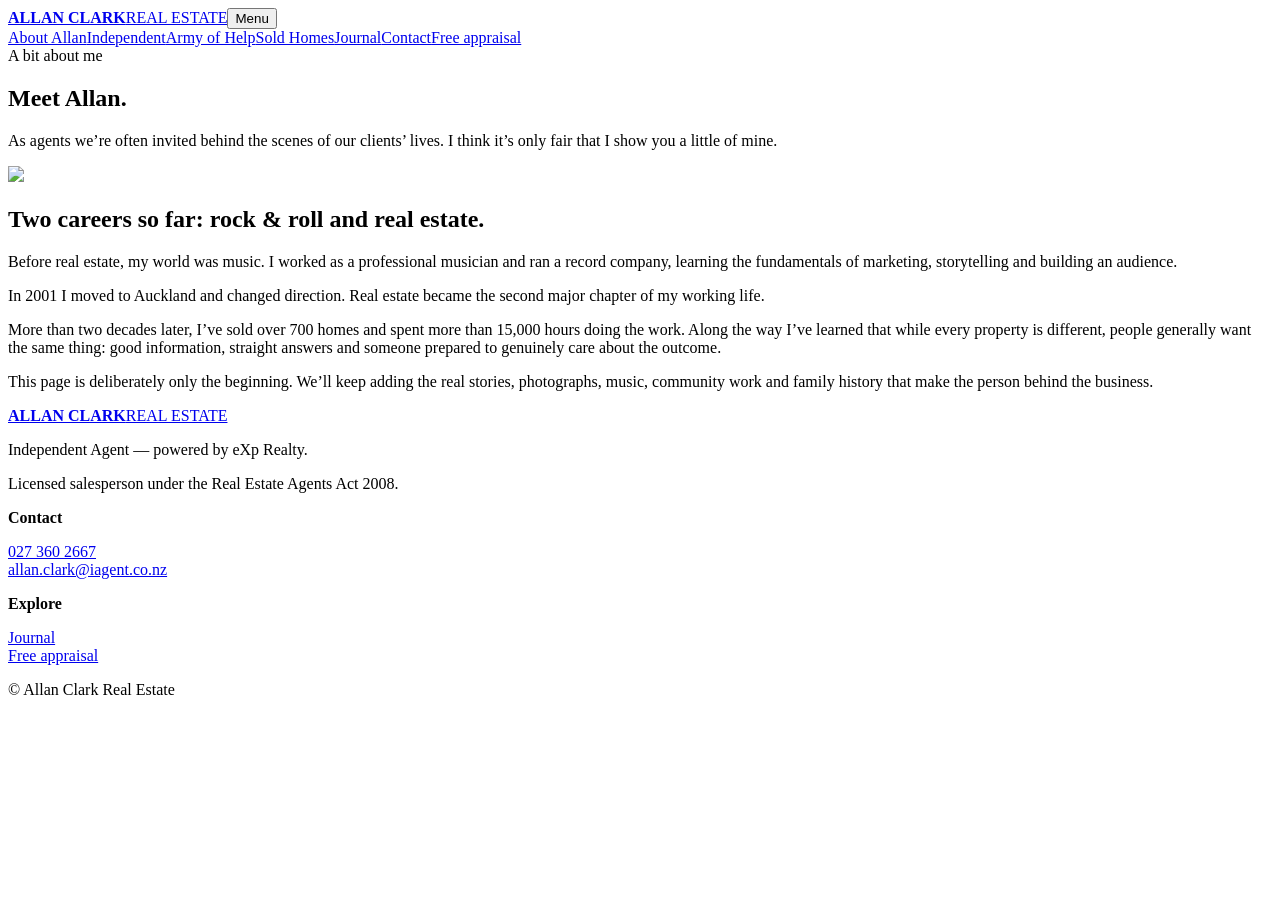
==== about.html @ c71488d5 "Add files via upload" ====
<!doctype html><html lang="en-NZ"><head><meta charset="utf-8"><meta name="viewport" content="width=device-width,initial-scale=1"><title>About Allan | Allan Clark Real Estate</title><meta name="description" content="Meet Allan Clark."><link rel="stylesheet" href="assets/site.css"></head><body><header class="site-header"><div class="nav-wrap"><a class="brand" href="index.html"><strong>ALLAN CLARK</strong><span>REAL ESTATE</span></a><button class="menu">Menu</button><nav class="nav"><a href="about.html">About Allan</a><a href="independent.html">Independent</a><a href="army.html">Army of Help</a><a href="sold.html">Sold Homes</a><a href="journal.html">Journal</a><a href="contact.html">Contact</a><a class="nav-cta" href="contact.html">Free appraisal</a></nav></div></header><main><section class="page-hero"><div class="section narrow"><div class="kicker">A bit about me</div><h1>Meet Allan.</h1><p>As agents we’re often invited behind the scenes of our clients’ lives. I think it’s only fair that I show you a little of mine.</p></div></section><section class="section two"><div class="image-frame"><img src="assets/allan-portrait.jpg"></div><div class="prose"><h2>Two careers so far: rock & roll and real estate.</h2><p>Before real estate, my world was music. I worked as a professional musician and ran a record company, learning the fundamentals of marketing, storytelling and building an audience.</p><p>In 2001 I moved to Auckland and changed direction. Real estate became the second major chapter of my working life.</p><p>More than two decades later, I’ve sold over 700 homes and spent more than 15,000 hours doing the work. Along the way I’ve learned that while every property is different, people generally want the same thing: good information, straight answers and someone prepared to genuinely care about the outcome.</p><p>This page is deliberately only the beginning. We’ll keep adding the real stories, photographs, music, community work and family history that make the person behind the business.</p></div></section></main><footer><div class="footer-grid"><div><a class="brand" href="index.html"><strong>ALLAN CLARK</strong><span>REAL ESTATE</span></a><p class="small">Independent Agent — powered by eXp Realty.</p><p class="small">Licensed salesperson under the Real Estate Agents Act 2008.</p></div><div><strong>Contact</strong><p><a href="tel:0273602667">027 360 2667</a><br><a href="mailto:allan.clark@iagent.co.nz">allan.clark@iagent.co.nz</a></p></div><div><strong>Explore</strong><p><a href="journal.html">Journal</a><br><a href="contact.html">Free appraisal</a></p><p class="small">© <span data-year></span> Allan Clark Real Estate</p></div></div></footer><script src="assets/site.js"></script></body></html>
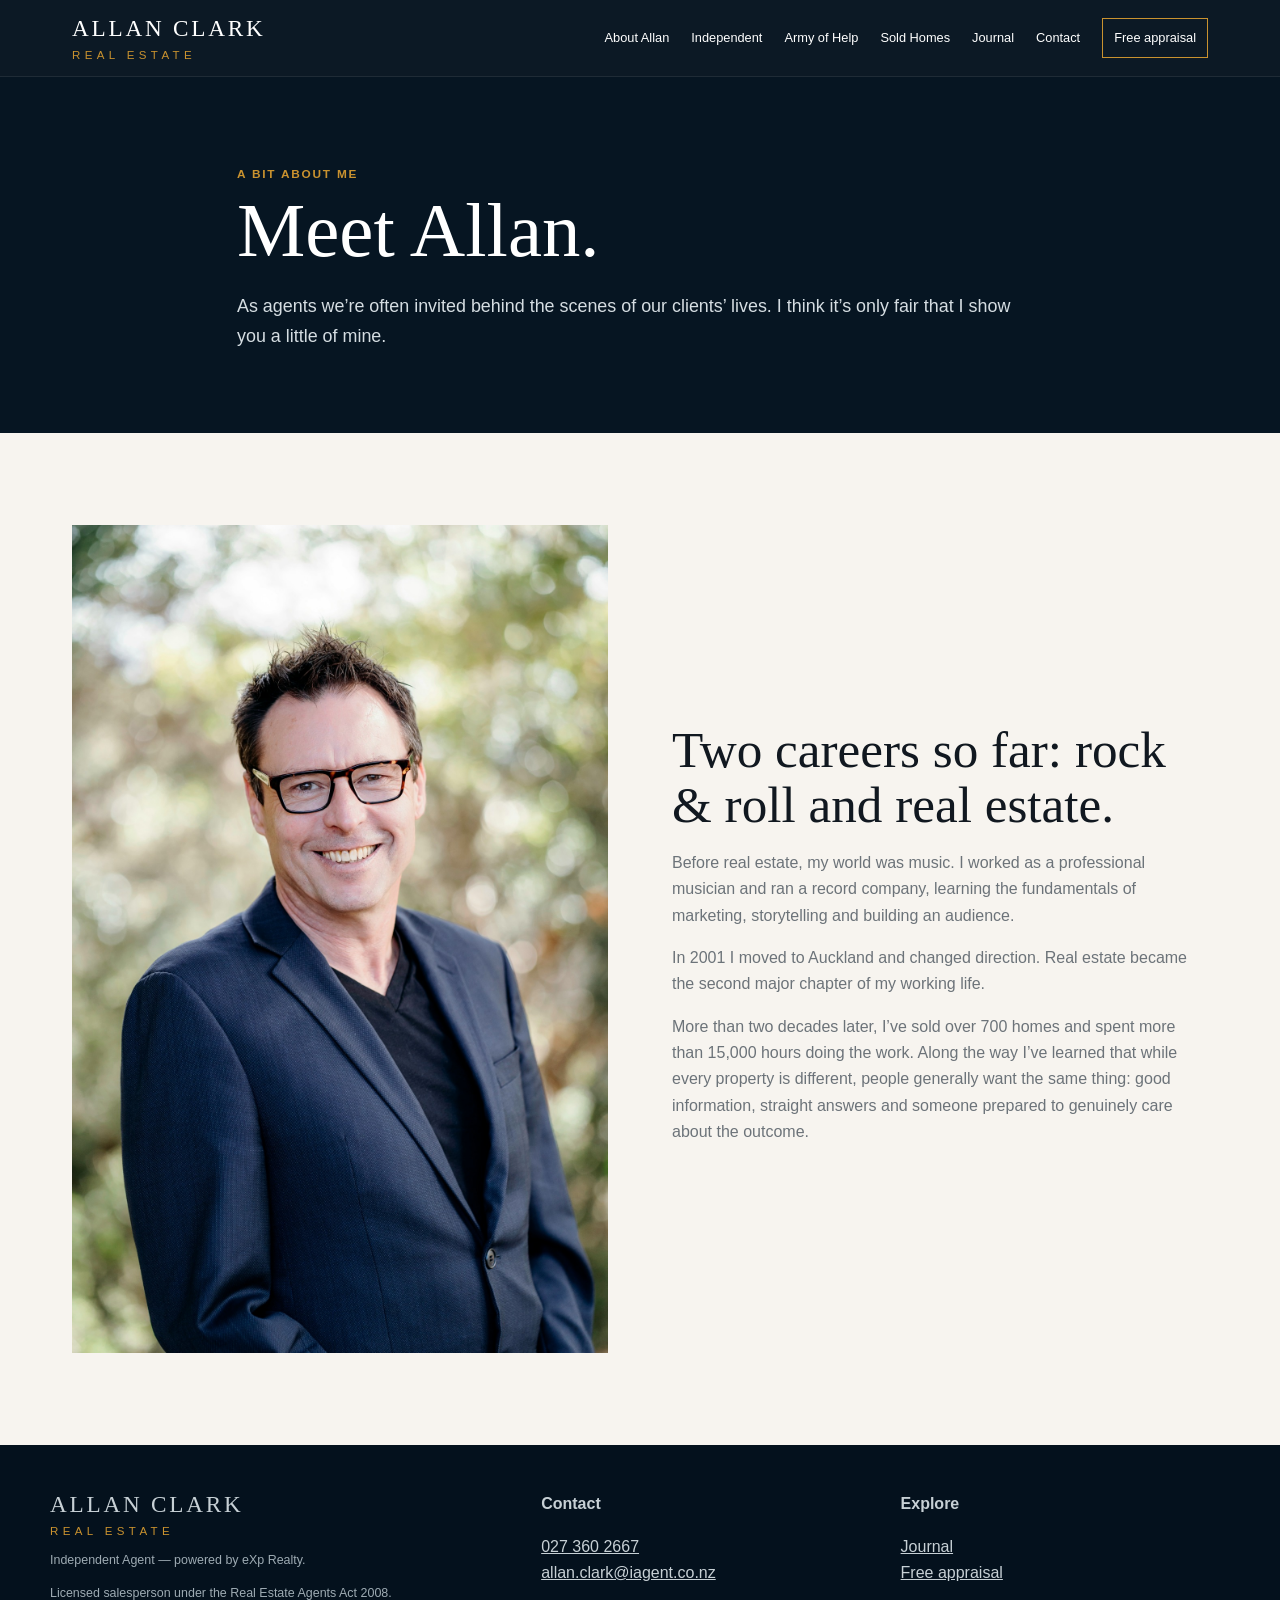
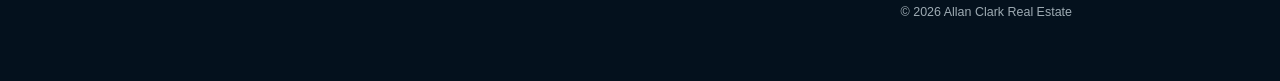
==== commit d7454607: "Remove final placeholder paragraph from About Allan page" ====
--- a/about.html
+++ b/about.html
@@ -1 +1 @@
-<!doctype html><html lang="en-NZ"><head><meta charset="utf-8"><meta name="viewport" content="width=device-width,initial-scale=1"><title>About Allan | Allan Clark Real Estate</title><meta name="description" content="Meet Allan Clark."><link rel="stylesheet" href="assets/site.css"></head><body><header class="site-header"><div class="nav-wrap"><a class="brand" href="index.html"><strong>ALLAN CLARK</strong><span>REAL ESTATE</span></a><button class="menu">Menu</button><nav class="nav"><a href="about.html">About Allan</a><a href="independent.html">Independent</a><a href="army.html">Army of Help</a><a href="sold.html">Sold Homes</a><a href="journal.html">Journal</a><a href="contact.html">Contact</a><a class="nav-cta" href="contact.html">Free appraisal</a></nav></div></header><main><section class="page-hero"><div class="section narrow"><div class="kicker">A bit about me</div><h1>Meet Allan.</h1><p>As agents we’re often invited behind the scenes of our clients’ lives. I think it’s only fair that I show you a little of mine.</p></div></section><section class="section two"><div class="image-frame"><img src="assets/allan-portrait.jpg"></div><div class="prose"><h2>Two careers so far: rock & roll and real estate.</h2><p>Before real estate, my world was music. I worked as a professional musician and ran a record company, learning the fundamentals of marketing, storytelling and building an audience.</p><p>In 2001 I moved to Auckland and changed direction. Real estate became the second major chapter of my working life.</p><p>More than two decades later, I’ve sold over 700 homes and spent more than 15,000 hours doing the work. Along the way I’ve learned that while every property is different, people generally want the same thing: good information, straight answers and someone prepared to genuinely care about the outcome.</p><p>This page is deliberately only the beginning. We’ll keep adding the real stories, photographs, music, community work and family history that make the person behind the business.</p></div></section></main><footer><div class="footer-grid"><div><a class="brand" href="index.html"><strong>ALLAN CLARK</strong><span>REAL ESTATE</span></a><p class="small">Independent Agent — powered by eXp Realty.</p><p class="small">Licensed salesperson under the Real Estate Agents Act 2008.</p></div><div><strong>Contact</strong><p><a href="tel:0273602667">027 360 2667</a><br><a href="mailto:allan.clark@iagent.co.nz">allan.clark@iagent.co.nz</a></p></div><div><strong>Explore</strong><p><a href="journal.html">Journal</a><br><a href="contact.html">Free appraisal</a></p><p class="small">© <span data-year></span> Allan Clark Real Estate</p></div></div></footer><script src="assets/site.js"></script></body></html>+<!doctype html><html lang="en-NZ"><head><meta charset="utf-8"><meta name="viewport" content="width=device-width,initial-scale=1"><title>About Allan | Allan Clark Real Estate</title><meta name="description" content="Meet Allan Clark."><link rel="stylesheet" href="assets/site.css"></head><body><header class="site-header"><div class="nav-wrap"><a class="brand" href="index.html"><strong>ALLAN CLARK</strong><span>REAL ESTATE</span></a><button class="menu">Menu</button><nav class="nav"><a href="about.html">About Allan</a><a href="independent.html">Independent</a><a href="army.html">Army of Help</a><a href="sold.html">Sold Homes</a><a href="journal.html">Journal</a><a href="contact.html">Contact</a><a class="nav-cta" href="contact.html">Free appraisal</a></nav></div></header><main><section class="page-hero"><div class="section narrow"><div class="kicker">A bit about me</div><h1>Meet Allan.</h1><p>As agents we’re often invited behind the scenes of our clients’ lives. I think it’s only fair that I show you a little of mine.</p></div></section><section class="section two"><div class="image-frame"><img src="assets/allan-portrait.jpg"></div><div class="prose"><h2>Two careers so far: rock & roll and real estate.</h2><p>Before real estate, my world was music. I worked as a professional musician and ran a record company, learning the fundamentals of marketing, storytelling and building an audience.</p><p>In 2001 I moved to Auckland and changed direction. Real estate became the second major chapter of my working life.</p><p>More than two decades later, I’ve sold over 700 homes and spent more than 15,000 hours doing the work. Along the way I’ve learned that while every property is different, people generally want the same thing: good information, straight answers and someone prepared to genuinely care about the outcome.</p></div></section></main><footer><div class="footer-grid"><div><a class="brand" href="index.html"><strong>ALLAN CLARK</strong><span>REAL ESTATE</span></a><p class="small">Independent Agent — powered by eXp Realty.</p><p class="small">Licensed salesperson under the Real Estate Agents Act 2008.</p></div><div><strong>Contact</strong><p><a href="tel:0273602667">027 360 2667</a><br><a href="mailto:allan.clark@iagent.co.nz">allan.clark@iagent.co.nz</a></p></div><div><strong>Explore</strong><p><a href="journal.html">Journal</a><br><a href="contact.html">Free appraisal</a></p><p class="small">© <span data-year></span> Allan Clark Real Estate</p></div></div></footer><script src="assets/site.js"></script></body></html>
--- a/assets/site.css
+++ b/assets/site.css
@@ -0,0 +1,2 @@
+
+:root{--navy:#061522;--gold:#c9922f;--paper:#f7f4ef;--ink:#111820;--muted:#6c7379;--line:#d8d5cf;--max:1180px}*{box-sizing:border-box}html{scroll-behavior:smooth}body{margin:0;font-family:Arial,Helvetica,sans-serif;background:var(--paper);color:var(--ink);line-height:1.65}img{max-width:100%;display:block}a{color:inherit}.site-header{position:sticky;top:0;z-index:20;background:rgba(5,18,30,.97);color:#fff;border-bottom:1px solid rgba(255,255,255,.08)}.nav-wrap{max-width:var(--max);margin:auto;min-height:76px;padding:0 22px;display:flex;justify-content:space-between;align-items:center;gap:20px}.brand{text-decoration:none;display:flex;flex-direction:column;line-height:1}.brand strong{font:500 1.45rem Georgia,serif;letter-spacing:.12em}.brand span{color:var(--gold);font-size:.72rem;letter-spacing:.38em;margin-top:8px}.nav{display:flex;gap:22px;align-items:center;font-size:.8rem}.nav a{text-decoration:none}.nav a:hover{color:var(--gold)}.nav-cta{border:1px solid var(--gold);padding:8px 11px}.menu{display:none;background:none;color:#fff;border:1px solid #64717b;padding:7px 10px}.hero{background:var(--navy);color:#fff}.hero-grid{max-width:var(--max);margin:auto;display:grid;grid-template-columns:.92fr 1.08fr;min-height:620px}.hero-copy{padding:80px 42px 70px 22px;display:flex;flex-direction:column;justify-content:center}.hero-photo{min-height:620px}.hero-photo img{width:100%;height:100%;object-fit:cover;object-position:center 25%}.kicker{color:var(--gold);font-weight:700;letter-spacing:.15em;text-transform:uppercase;font-size:.74rem}h1,h2,h3{font-family:Georgia,'Times New Roman',serif;font-weight:500;line-height:1.08}h1{font-size:clamp(3.5rem,6vw,6rem);margin:.35rem 0 1.2rem}h2{font-size:clamp(2.25rem,4vw,4rem);margin:.3rem 0 1.1rem}h3{font-size:1.5rem}.hero-copy p{font-size:1.13rem;color:#d9e1e6}.btn{display:inline-block;text-decoration:none;padding:13px 18px;background:var(--gold);border:1px solid var(--gold);color:var(--navy);font-weight:700;margin:6px 8px 0 0}.btn.alt{background:transparent;color:#fff;border-color:#9ba6ad}.btn.dark{background:var(--navy);color:#fff;border-color:var(--navy)}.stats{background:#071a2a;color:#fff}.stats-grid{max-width:var(--max);margin:auto;display:grid;grid-template-columns:repeat(3,1fr);padding:30px 22px}.stat{border-right:1px solid rgba(255,255,255,.18);padding:0 30px}.stat:first-child{padding-left:0}.stat:last-child{border:0}.stat b{display:block;color:var(--gold);font:500 2.1rem Georgia,serif}.stat span{font-size:.76rem;letter-spacing:.1em;text-transform:uppercase;color:#c4ced4}.section{max-width:var(--max);margin:auto;padding:92px 22px}.narrow{max-width:850px}.two{display:grid;grid-template-columns:1fr 1fr;gap:64px;align-items:center}.cards{display:grid;grid-template-columns:repeat(3,1fr);gap:20px;margin-top:35px}.card{background:#fff;border:1px solid var(--line);overflow:hidden}.card img{width:100%;height:260px;object-fit:cover}.card-body{padding:24px}.card-body p,.prose p{color:var(--muted)}.band{background:var(--navy);color:#fff}.band p{color:#d6dee3}.image-frame{min-height:420px;background:#ddd;overflow:hidden}.image-frame img{width:100%;height:100%;object-fit:cover}.quote{font:italic 1.5rem Georgia,serif;border-left:3px solid var(--gold);padding-left:22px;line-height:1.45}.page-hero{background:var(--navy);color:#fff}.page-hero .section{padding-top:88px;padding-bottom:64px}.page-hero p{color:#d5dde2;font-size:1.12rem}.gallery{display:grid;grid-template-columns:repeat(3,1fr);gap:14px}.gallery>div{min-height:230px;background:#ddd;display:grid;place-items:center;text-align:center;overflow:hidden;padding:18px}.gallery img{width:100%;height:100%;object-fit:cover}.journal-grid{display:grid;grid-template-columns:repeat(2,1fr);gap:22px}.post{background:#fff;border:1px solid var(--line);padding:30px}.post a{text-decoration:none;font-weight:700}.post a:hover{color:var(--gold)}.contact-grid{display:grid;grid-template-columns:.9fr 1.1fr;gap:48px}.contact-box{background:#fff;border:1px solid var(--line);padding:30px}form{display:grid;grid-template-columns:1fr 1fr;gap:16px}label{font-size:.8rem;font-weight:700}input,textarea{width:100%;padding:12px;border:1px solid #c8c5bf;margin-top:6px;font:inherit}.full{grid-column:1/-1}textarea{min-height:140px}footer{background:#04111d;color:#c7d0d5;padding:46px 22px}.footer-grid{max-width:var(--max);margin:auto;display:grid;grid-template-columns:1.4fr 1fr 1fr;gap:30px}.small{font-size:.78rem;color:#9eabb3}.notice{background:#efeae2;border-left:3px solid var(--gold);padding:15px 18px}.signature{font-family:Georgia,serif;color:var(--gold);font-size:1.15rem}@media(max-width:860px){.nav{display:none;position:absolute;left:0;right:0;top:76px;background:var(--navy);padding:22px;flex-direction:column;align-items:flex-start}.nav.open{display:flex}.menu{display:block}.hero-grid,.two,.contact-grid{grid-template-columns:1fr}.hero-copy{padding:56px 22px 44px}.hero-photo{min-height:470px}.stats-grid,.cards,.gallery,.journal-grid,.footer-grid{grid-template-columns:1fr}.stat{padding:14px 0;border-right:0;border-bottom:1px solid rgba(255,255,255,.15)}.card img{height:300px}}
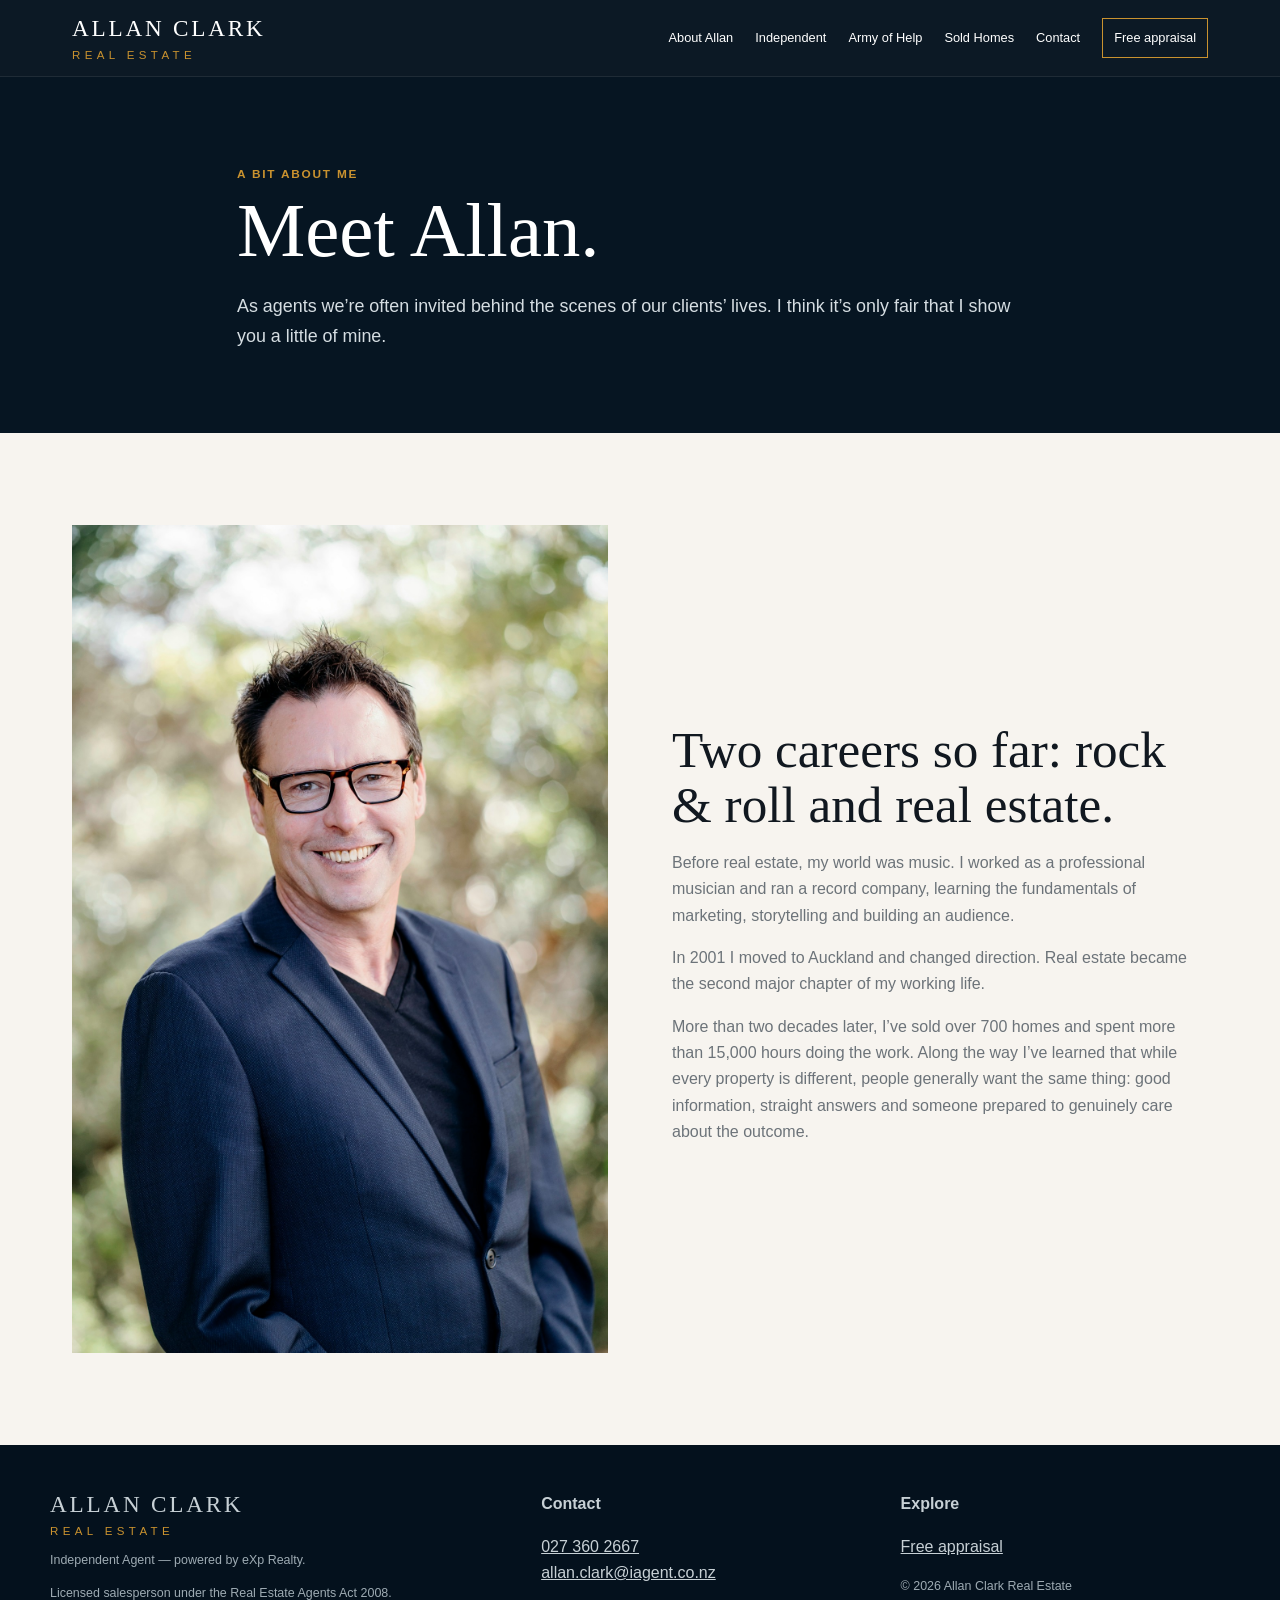
==== commit 9ef04328: "Remove Journal links and homepage Journal section" ====
--- a/about.html
+++ b/about.html
@@ -1 +1 @@
-<!doctype html><html lang="en-NZ"><head><meta charset="utf-8"><meta name="viewport" content="width=device-width,initial-scale=1"><title>About Allan | Allan Clark Real Estate</title><meta name="description" content="Meet Allan Clark."><link rel="stylesheet" href="assets/site.css"></head><body><header class="site-header"><div class="nav-wrap"><a class="brand" href="index.html"><strong>ALLAN CLARK</strong><span>REAL ESTATE</span></a><button class="menu">Menu</button><nav class="nav"><a href="about.html">About Allan</a><a href="independent.html">Independent</a><a href="army.html">Army of Help</a><a href="sold.html">Sold Homes</a><a href="journal.html">Journal</a><a href="contact.html">Contact</a><a class="nav-cta" href="contact.html">Free appraisal</a></nav></div></header><main><section class="page-hero"><div class="section narrow"><div class="kicker">A bit about me</div><h1>Meet Allan.</h1><p>As agents we’re often invited behind the scenes of our clients’ lives. I think it’s only fair that I show you a little of mine.</p></div></section><section class="section two"><div class="image-frame"><img src="assets/allan-portrait.jpg"></div><div class="prose"><h2>Two careers so far: rock & roll and real estate.</h2><p>Before real estate, my world was music. I worked as a professional musician and ran a record company, learning the fundamentals of marketing, storytelling and building an audience.</p><p>In 2001 I moved to Auckland and changed direction. Real estate became the second major chapter of my working life.</p><p>More than two decades later, I’ve sold over 700 homes and spent more than 15,000 hours doing the work. Along the way I’ve learned that while every property is different, people generally want the same thing: good information, straight answers and someone prepared to genuinely care about the outcome.</p></div></section></main><footer><div class="footer-grid"><div><a class="brand" href="index.html"><strong>ALLAN CLARK</strong><span>REAL ESTATE</span></a><p class="small">Independent Agent — powered by eXp Realty.</p><p class="small">Licensed salesperson under the Real Estate Agents Act 2008.</p></div><div><strong>Contact</strong><p><a href="tel:0273602667">027 360 2667</a><br><a href="mailto:allan.clark@iagent.co.nz">allan.clark@iagent.co.nz</a></p></div><div><strong>Explore</strong><p><a href="journal.html">Journal</a><br><a href="contact.html">Free appraisal</a></p><p class="small">© <span data-year></span> Allan Clark Real Estate</p></div></div></footer><script src="assets/site.js"></script></body></html>+<!doctype html><html lang="en-NZ"><head><meta charset="utf-8"><meta name="viewport" content="width=device-width,initial-scale=1"><title>About Allan | Allan Clark Real Estate</title><meta name="description" content="Meet Allan Clark."><link rel="stylesheet" href="assets/site.css"></head><body><header class="site-header"><div class="nav-wrap"><a class="brand" href="index.html"><strong>ALLAN CLARK</strong><span>REAL ESTATE</span></a><button class="menu">Menu</button><nav class="nav"><a href="about.html">About Allan</a><a href="independent.html">Independent</a><a href="army.html">Army of Help</a><a href="sold.html">Sold Homes</a><a href="contact.html">Contact</a><a class="nav-cta" href="contact.html">Free appraisal</a></nav></div></header><main><section class="page-hero"><div class="section narrow"><div class="kicker">A bit about me</div><h1>Meet Allan.</h1><p>As agents we’re often invited behind the scenes of our clients’ lives. I think it’s only fair that I show you a little of mine.</p></div></section><section class="section two"><div class="image-frame"><img src="assets/allan-portrait.jpg"></div><div class="prose"><h2>Two careers so far: rock & roll and real estate.</h2><p>Before real estate, my world was music. I worked as a professional musician and ran a record company, learning the fundamentals of marketing, storytelling and building an audience.</p><p>In 2001 I moved to Auckland and changed direction. Real estate became the second major chapter of my working life.</p><p>More than two decades later, I’ve sold over 700 homes and spent more than 15,000 hours doing the work. Along the way I’ve learned that while every property is different, people generally want the same thing: good information, straight answers and someone prepared to genuinely care about the outcome.</p></div></section></main><footer><div class="footer-grid"><div><a class="brand" href="index.html"><strong>ALLAN CLARK</strong><span>REAL ESTATE</span></a><p class="small">Independent Agent — powered by eXp Realty.</p><p class="small">Licensed salesperson under the Real Estate Agents Act 2008.</p></div><div><strong>Contact</strong><p><a href="tel:0273602667">027 360 2667</a><br><a href="mailto:allan.clark@iagent.co.nz">allan.clark@iagent.co.nz</a></p></div><div><strong>Explore</strong><p><a href="contact.html">Free appraisal</a></p><p class="small">© <span data-year></span> Allan Clark Real Estate</p></div></div></footer><script src="assets/site.js"></script></body></html>
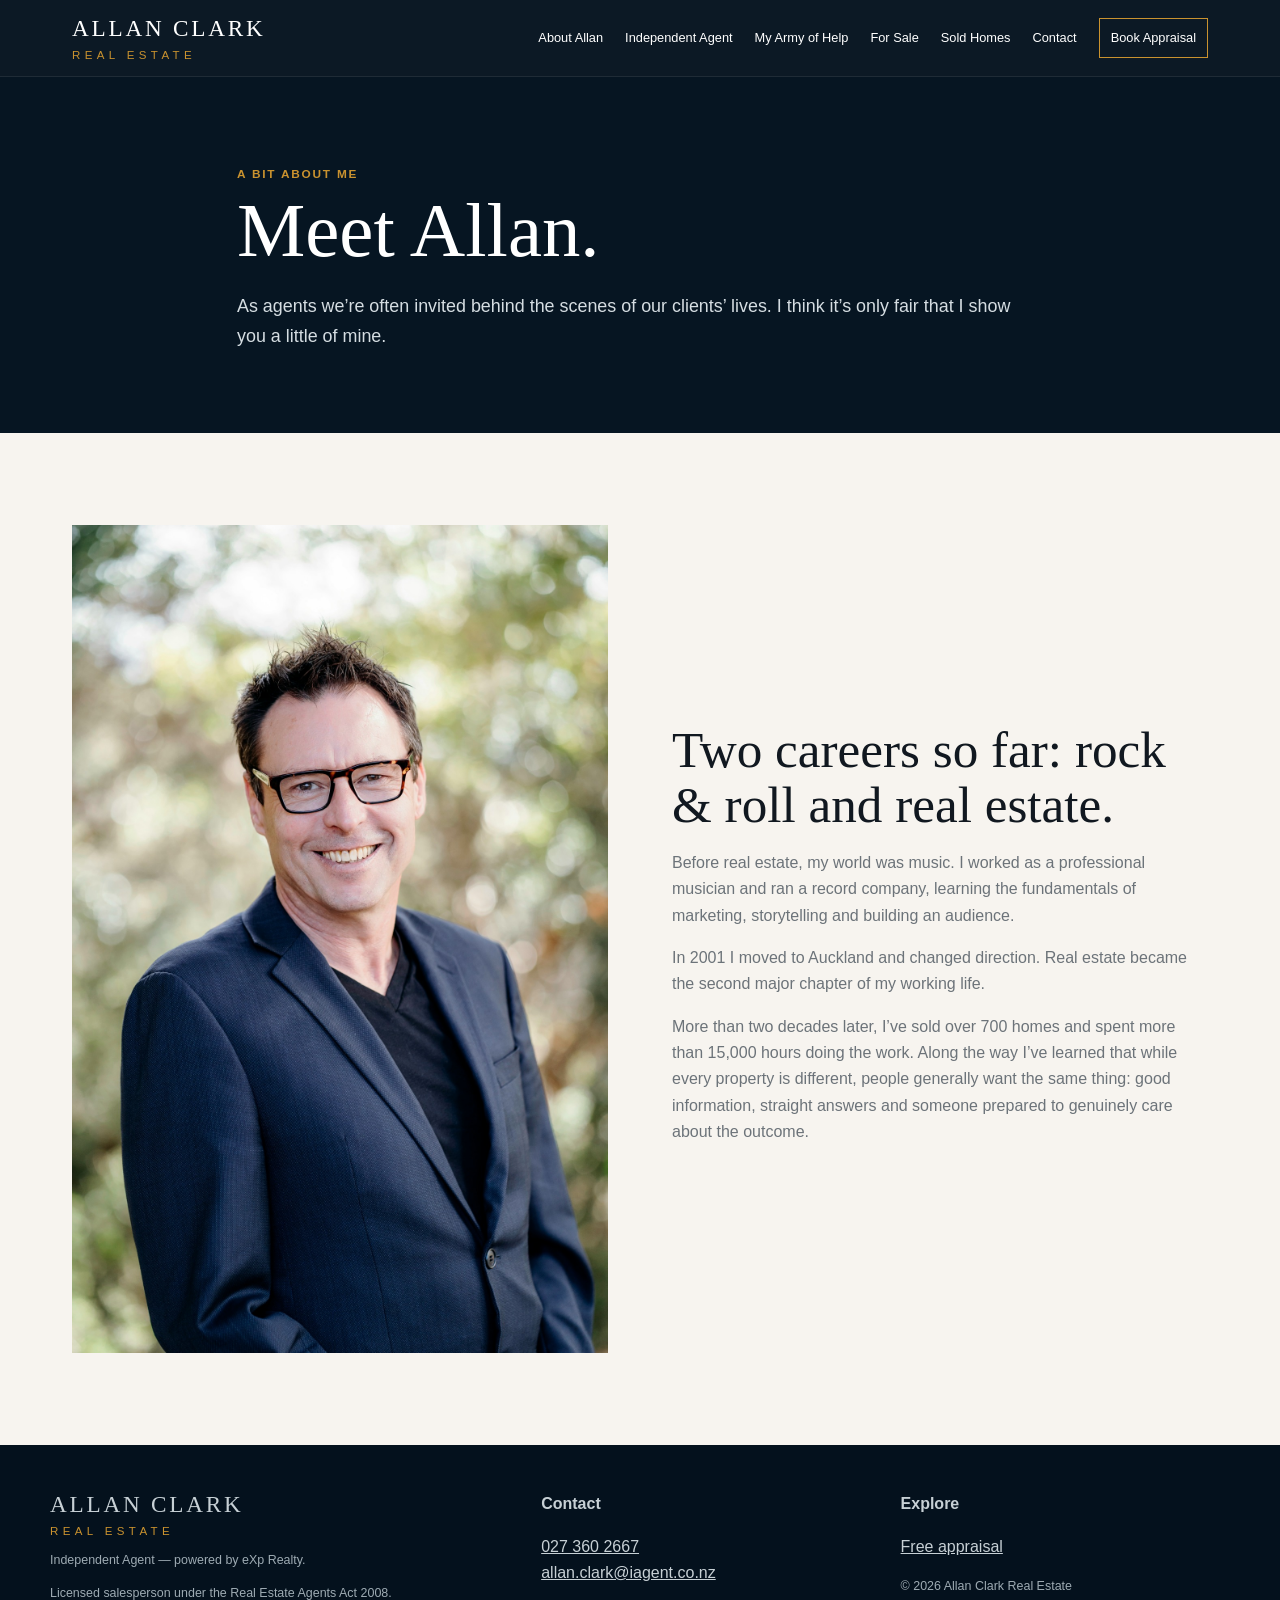
==== commit 91a096b3: "Standardize site navigation and appraisal CTA across pages" ====
--- a/about.html
+++ b/about.html
@@ -1 +1 @@
-<!doctype html><html lang="en-NZ"><head><meta charset="utf-8"><meta name="viewport" content="width=device-width,initial-scale=1"><title>About Allan | Allan Clark Real Estate</title><meta name="description" content="Meet Allan Clark."><link rel="stylesheet" href="assets/site.css"></head><body><header class="site-header"><div class="nav-wrap"><a class="brand" href="index.html"><strong>ALLAN CLARK</strong><span>REAL ESTATE</span></a><button class="menu">Menu</button><nav class="nav"><a href="about.html">About Allan</a><a href="independent.html">Independent</a><a href="army.html">Army of Help</a><a href="sold.html">Sold Homes</a><a href="contact.html">Contact</a><a class="nav-cta" href="contact.html">Free appraisal</a></nav></div></header><main><section class="page-hero"><div class="section narrow"><div class="kicker">A bit about me</div><h1>Meet Allan.</h1><p>As agents we’re often invited behind the scenes of our clients’ lives. I think it’s only fair that I show you a little of mine.</p></div></section><section class="section two"><div class="image-frame"><img src="assets/allan-portrait.jpg"></div><div class="prose"><h2>Two careers so far: rock & roll and real estate.</h2><p>Before real estate, my world was music. I worked as a professional musician and ran a record company, learning the fundamentals of marketing, storytelling and building an audience.</p><p>In 2001 I moved to Auckland and changed direction. Real estate became the second major chapter of my working life.</p><p>More than two decades later, I’ve sold over 700 homes and spent more than 15,000 hours doing the work. Along the way I’ve learned that while every property is different, people generally want the same thing: good information, straight answers and someone prepared to genuinely care about the outcome.</p></div></section></main><footer><div class="footer-grid"><div><a class="brand" href="index.html"><strong>ALLAN CLARK</strong><span>REAL ESTATE</span></a><p class="small">Independent Agent — powered by eXp Realty.</p><p class="small">Licensed salesperson under the Real Estate Agents Act 2008.</p></div><div><strong>Contact</strong><p><a href="tel:0273602667">027 360 2667</a><br><a href="mailto:allan.clark@iagent.co.nz">allan.clark@iagent.co.nz</a></p></div><div><strong>Explore</strong><p><a href="contact.html">Free appraisal</a></p><p class="small">© <span data-year></span> Allan Clark Real Estate</p></div></div></footer><script src="assets/site.js"></script></body></html>+<!doctype html><html lang="en-NZ"><head><meta charset="utf-8"><meta name="viewport" content="width=device-width,initial-scale=1"><title>About Allan | Allan Clark Real Estate</title><meta name="description" content="Meet Allan Clark."><link rel="stylesheet" href="assets/site.css"></head><body><header class="site-header"><div class="nav-wrap"><a class="brand" href="index.html"><strong>ALLAN CLARK</strong><span>REAL ESTATE</span></a><button class="menu">Menu</button><nav class="nav"><a href="about.html">About Allan</a><a href="independent.html">Independent Agent</a><a href="army.html">My Army of Help</a><a href="for-sale.html">For Sale</a><a href="sold.html">Sold Homes</a><a href="contact.html">Contact</a><a class="nav-cta" href="contact.html#appraisal-form">Book Appraisal</a></nav></div></header><main><section class="page-hero"><div class="section narrow"><div class="kicker">A bit about me</div><h1>Meet Allan.</h1><p>As agents we’re often invited behind the scenes of our clients’ lives. I think it’s only fair that I show you a little of mine.</p></div></section><section class="section two"><div class="image-frame"><img src="assets/allan-portrait.jpg"></div><div class="prose"><h2>Two careers so far: rock & roll and real estate.</h2><p>Before real estate, my world was music. I worked as a professional musician and ran a record company, learning the fundamentals of marketing, storytelling and building an audience.</p><p>In 2001 I moved to Auckland and changed direction. Real estate became the second major chapter of my working life.</p><p>More than two decades later, I’ve sold over 700 homes and spent more than 15,000 hours doing the work. Along the way I’ve learned that while every property is different, people generally want the same thing: good information, straight answers and someone prepared to genuinely care about the outcome.</p></div></section></main><footer><div class="footer-grid"><div><a class="brand" href="index.html"><strong>ALLAN CLARK</strong><span>REAL ESTATE</span></a><p class="small">Independent Agent — powered by eXp Realty.</p><p class="small">Licensed salesperson under the Real Estate Agents Act 2008.</p></div><div><strong>Contact</strong><p><a href="tel:0273602667">027 360 2667</a><br><a href="mailto:allan.clark@iagent.co.nz">allan.clark@iagent.co.nz</a></p></div><div><strong>Explore</strong><p><a href="contact.html">Free appraisal</a></p><p class="small">© <span data-year></span> Allan Clark Real Estate</p></div></div></footer><script src="assets/site.js"></script></body></html>
--- a/assets/site.css
+++ b/assets/site.css
@@ -1,2 +1,6 @@
 
 :root{--navy:#061522;--gold:#c9922f;--paper:#f7f4ef;--ink:#111820;--muted:#6c7379;--line:#d8d5cf;--max:1180px}*{box-sizing:border-box}html{scroll-behavior:smooth}body{margin:0;font-family:Arial,Helvetica,sans-serif;background:var(--paper);color:var(--ink);line-height:1.65}img{max-width:100%;display:block}a{color:inherit}.site-header{position:sticky;top:0;z-index:20;background:rgba(5,18,30,.97);color:#fff;border-bottom:1px solid rgba(255,255,255,.08)}.nav-wrap{max-width:var(--max);margin:auto;min-height:76px;padding:0 22px;display:flex;justify-content:space-between;align-items:center;gap:20px}.brand{text-decoration:none;display:flex;flex-direction:column;line-height:1}.brand strong{font:500 1.45rem Georgia,serif;letter-spacing:.12em}.brand span{color:var(--gold);font-size:.72rem;letter-spacing:.38em;margin-top:8px}.nav{display:flex;gap:22px;align-items:center;font-size:.8rem}.nav a{text-decoration:none}.nav a:hover{color:var(--gold)}.nav-cta{border:1px solid var(--gold);padding:8px 11px}.menu{display:none;background:none;color:#fff;border:1px solid #64717b;padding:7px 10px}.hero{background:var(--navy);color:#fff}.hero-grid{max-width:var(--max);margin:auto;display:grid;grid-template-columns:.92fr 1.08fr;min-height:620px}.hero-copy{padding:80px 42px 70px 22px;display:flex;flex-direction:column;justify-content:center}.hero-photo{min-height:620px}.hero-photo img{width:100%;height:100%;object-fit:cover;object-position:center 25%}.kicker{color:var(--gold);font-weight:700;letter-spacing:.15em;text-transform:uppercase;font-size:.74rem}h1,h2,h3{font-family:Georgia,'Times New Roman',serif;font-weight:500;line-height:1.08}h1{font-size:clamp(3.5rem,6vw,6rem);margin:.35rem 0 1.2rem}h2{font-size:clamp(2.25rem,4vw,4rem);margin:.3rem 0 1.1rem}h3{font-size:1.5rem}.hero-copy p{font-size:1.13rem;color:#d9e1e6}.btn{display:inline-block;text-decoration:none;padding:13px 18px;background:var(--gold);border:1px solid var(--gold);color:var(--navy);font-weight:700;margin:6px 8px 0 0}.btn.alt{background:transparent;color:#fff;border-color:#9ba6ad}.btn.dark{background:var(--navy);color:#fff;border-color:var(--navy)}.stats{background:#071a2a;color:#fff}.stats-grid{max-width:var(--max);margin:auto;display:grid;grid-template-columns:repeat(3,1fr);padding:30px 22px}.stat{border-right:1px solid rgba(255,255,255,.18);padding:0 30px}.stat:first-child{padding-left:0}.stat:last-child{border:0}.stat b{display:block;color:var(--gold);font:500 2.1rem Georgia,serif}.stat span{font-size:.76rem;letter-spacing:.1em;text-transform:uppercase;color:#c4ced4}.section{max-width:var(--max);margin:auto;padding:92px 22px}.narrow{max-width:850px}.two{display:grid;grid-template-columns:1fr 1fr;gap:64px;align-items:center}.cards{display:grid;grid-template-columns:repeat(3,1fr);gap:20px;margin-top:35px}.card{background:#fff;border:1px solid var(--line);overflow:hidden}.card img{width:100%;height:260px;object-fit:cover}.card-body{padding:24px}.card-body p,.prose p{color:var(--muted)}.band{background:var(--navy);color:#fff}.band p{color:#d6dee3}.image-frame{min-height:420px;background:#ddd;overflow:hidden}.image-frame img{width:100%;height:100%;object-fit:cover}.quote{font:italic 1.5rem Georgia,serif;border-left:3px solid var(--gold);padding-left:22px;line-height:1.45}.page-hero{background:var(--navy);color:#fff}.page-hero .section{padding-top:88px;padding-bottom:64px}.page-hero p{color:#d5dde2;font-size:1.12rem}.gallery{display:grid;grid-template-columns:repeat(3,1fr);gap:14px}.gallery>div{min-height:230px;background:#ddd;display:grid;place-items:center;text-align:center;overflow:hidden;padding:18px}.gallery img{width:100%;height:100%;object-fit:cover}.journal-grid{display:grid;grid-template-columns:repeat(2,1fr);gap:22px}.post{background:#fff;border:1px solid var(--line);padding:30px}.post a{text-decoration:none;font-weight:700}.post a:hover{color:var(--gold)}.contact-grid{display:grid;grid-template-columns:.9fr 1.1fr;gap:48px}.contact-box{background:#fff;border:1px solid var(--line);padding:30px}form{display:grid;grid-template-columns:1fr 1fr;gap:16px}label{font-size:.8rem;font-weight:700}input,textarea{width:100%;padding:12px;border:1px solid #c8c5bf;margin-top:6px;font:inherit}.full{grid-column:1/-1}textarea{min-height:140px}footer{background:#04111d;color:#c7d0d5;padding:46px 22px}.footer-grid{max-width:var(--max);margin:auto;display:grid;grid-template-columns:1.4fr 1fr 1fr;gap:30px}.small{font-size:.78rem;color:#9eabb3}.notice{background:#efeae2;border-left:3px solid var(--gold);padding:15px 18px}.signature{font-family:Georgia,serif;color:var(--gold);font-size:1.15rem}@media(max-width:860px){.nav{display:none;position:absolute;left:0;right:0;top:76px;background:var(--navy);padding:22px;flex-direction:column;align-items:flex-start}.nav.open{display:flex}.menu{display:block}.hero-grid,.two,.contact-grid{grid-template-columns:1fr}.hero-copy{padding:56px 22px 44px}.hero-photo{min-height:470px}.stats-grid,.cards,.gallery,.journal-grid,.footer-grid{grid-template-columns:1fr}.stat{padding:14px 0;border-right:0;border-bottom:1px solid rgba(255,255,255,.15)}.card img{height:300px}}
+
+/* Fill the homepage Army of Help image frame without exposing its grey background. */
+.army-home-image{height:420px;min-height:0;background:transparent}
+.army-home-image img{width:100%;height:100%;object-fit:cover;object-position:center}
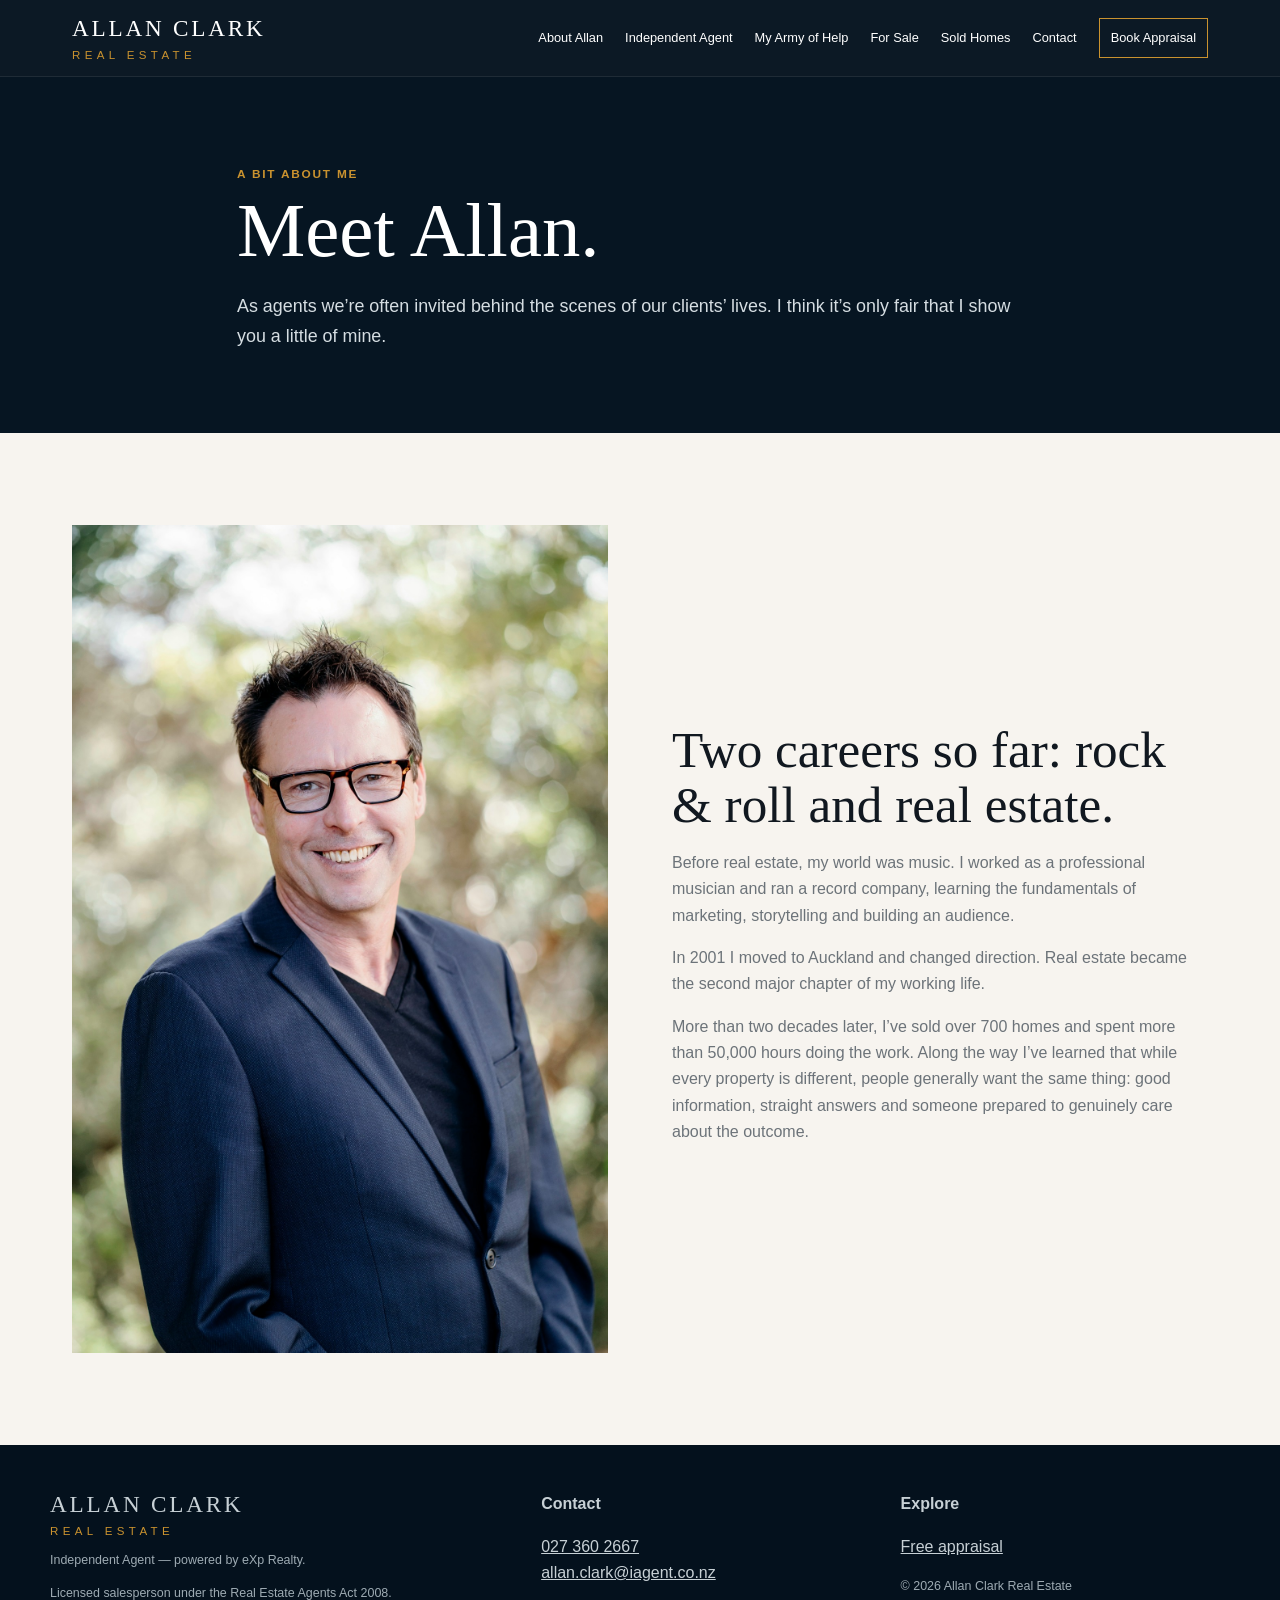
==== commit bf99ec6d: "Align website content and remove outdated placeholders" ====
--- a/about.html
+++ b/about.html
@@ -1 +1 @@
-<!doctype html><html lang="en-NZ"><head><meta charset="utf-8"><meta name="viewport" content="width=device-width,initial-scale=1"><title>About Allan | Allan Clark Real Estate</title><meta name="description" content="Meet Allan Clark."><link rel="stylesheet" href="assets/site.css"></head><body><header class="site-header"><div class="nav-wrap"><a class="brand" href="index.html"><strong>ALLAN CLARK</strong><span>REAL ESTATE</span></a><button class="menu">Menu</button><nav class="nav"><a href="about.html">About Allan</a><a href="independent.html">Independent Agent</a><a href="army.html">My Army of Help</a><a href="for-sale.html">For Sale</a><a href="sold.html">Sold Homes</a><a href="contact.html">Contact</a><a class="nav-cta" href="contact.html#appraisal-form">Book Appraisal</a></nav></div></header><main><section class="page-hero"><div class="section narrow"><div class="kicker">A bit about me</div><h1>Meet Allan.</h1><p>As agents we’re often invited behind the scenes of our clients’ lives. I think it’s only fair that I show you a little of mine.</p></div></section><section class="section two"><div class="image-frame"><img src="assets/allan-portrait.jpg"></div><div class="prose"><h2>Two careers so far: rock & roll and real estate.</h2><p>Before real estate, my world was music. I worked as a professional musician and ran a record company, learning the fundamentals of marketing, storytelling and building an audience.</p><p>In 2001 I moved to Auckland and changed direction. Real estate became the second major chapter of my working life.</p><p>More than two decades later, I’ve sold over 700 homes and spent more than 15,000 hours doing the work. Along the way I’ve learned that while every property is different, people generally want the same thing: good information, straight answers and someone prepared to genuinely care about the outcome.</p></div></section></main><footer><div class="footer-grid"><div><a class="brand" href="index.html"><strong>ALLAN CLARK</strong><span>REAL ESTATE</span></a><p class="small">Independent Agent — powered by eXp Realty.</p><p class="small">Licensed salesperson under the Real Estate Agents Act 2008.</p></div><div><strong>Contact</strong><p><a href="tel:0273602667">027 360 2667</a><br><a href="mailto:allan.clark@iagent.co.nz">allan.clark@iagent.co.nz</a></p></div><div><strong>Explore</strong><p><a href="contact.html">Free appraisal</a></p><p class="small">© <span data-year></span> Allan Clark Real Estate</p></div></div></footer><script src="assets/site.js"></script></body></html>+<!doctype html><html lang="en-NZ"><head><meta charset="utf-8"><meta name="viewport" content="width=device-width,initial-scale=1"><title>About Allan | Allan Clark Real Estate</title><meta name="description" content="Meet Allan Clark."><link rel="stylesheet" href="assets/site.css"></head><body><header class="site-header"><div class="nav-wrap"><a class="brand" href="index.html"><strong>ALLAN CLARK</strong><span>REAL ESTATE</span></a><button class="menu">Menu</button><nav class="nav"><a href="about.html">About Allan</a><a href="independent.html">Independent Agent</a><a href="army.html">My Army of Help</a><a href="for-sale.html">For Sale</a><a href="sold.html">Sold Homes</a><a href="contact.html">Contact</a><a class="nav-cta" href="contact.html#appraisal-form">Book Appraisal</a></nav></div></header><main><section class="page-hero"><div class="section narrow"><div class="kicker">A bit about me</div><h1>Meet Allan.</h1><p>As agents we’re often invited behind the scenes of our clients’ lives. I think it’s only fair that I show you a little of mine.</p></div></section><section class="section two"><div class="image-frame"><img src="assets/allan-portrait.jpg" alt="Portrait of Allan Clark"></div><div class="prose"><h2>Two careers so far: rock & roll and real estate.</h2><p>Before real estate, my world was music. I worked as a professional musician and ran a record company, learning the fundamentals of marketing, storytelling and building an audience.</p><p>In 2001 I moved to Auckland and changed direction. Real estate became the second major chapter of my working life.</p><p>More than two decades later, I’ve sold over 700 homes and spent more than 50,000 hours doing the work. Along the way I’ve learned that while every property is different, people generally want the same thing: good information, straight answers and someone prepared to genuinely care about the outcome.</p></div></section></main><footer><div class="footer-grid"><div><a class="brand" href="index.html"><strong>ALLAN CLARK</strong><span>REAL ESTATE</span></a><p class="small">Independent Agent — powered by eXp Realty.</p><p class="small">Licensed salesperson under the Real Estate Agents Act 2008.</p></div><div><strong>Contact</strong><p><a href="tel:0273602667">027 360 2667</a><br><a href="mailto:allan.clark@iagent.co.nz">allan.clark@iagent.co.nz</a></p></div><div><strong>Explore</strong><p><a href="contact.html">Free appraisal</a></p><p class="small">© <span data-year></span> Allan Clark Real Estate</p></div></div></footer><script src="assets/site.js"></script></body></html>
--- a/assets/site.css
+++ b/assets/site.css
@@ -4,3 +4,31 @@
 /* Fill the homepage Army of Help image frame without exposing its grey background. */
 .army-home-image{height:420px;min-height:0;background:transparent}
 .army-home-image img{width:100%;height:100%;object-fit:cover;object-position:center}
+
+.property-grid{display:grid;grid-template-columns:repeat(3,minmax(0,1fr));gap:22px}.property-card{background:white;border:1px solid var(--line);overflow:hidden}.property-card a{text-decoration:none;display:block;height:100%}.property-card img{width:100%;height:235px;object-fit:cover}.property-card-body{padding:20px}.property-card h3{font-size:1.3rem;margin:0 0 10px}.property-price{font-weight:700;color:var(--navy)}.property-card-body span{color:#805916;font-weight:700}@media(max-width:860px){.property-grid{grid-template-columns:1fr}}
+
+.property-photo-placeholder{height:235px;display:grid;place-items:center;background:linear-gradient(135deg,#10273b,#29475c);color:#e4c18b;font-family:Georgia,serif;font-size:1.55rem;letter-spacing:.06em}
+
+
+/* Independent Agent philosophy — retains the source document's hierarchy and section rhythm. */
+.independent-manifesto{background:#fff;border-top:1px solid var(--line)}
+.independent-intro{text-align:center;padding-top:85px;padding-bottom:90px}
+.independent-intro h2{color:var(--navy);margin:12px 0 5px}
+.independent-pronunciation{color:var(--muted);font-size:.98rem;margin:0 auto 42px}
+.independent-pronunciation span{display:block;font-style:italic}
+.independent-intro h3{font-size:clamp(1.7rem,3vw,2.35rem);color:#93671f;margin-bottom:24px}
+.independent-intro>p:not(.independent-pronunciation){max-width:670px;margin:15px auto;font-size:1.08rem}
+.independent-intro .independent-declaration{font-family:Georgia,serif;font-size:1.4rem!important;color:var(--navy);margin-top:32px!important}
+.independent-standards{padding-top:76px}
+.independent-section-heading{text-align:center;max-width:740px;margin:0 auto 48px}
+.independent-section-heading h2{margin:12px 0 20px}
+.independent-section-heading p{color:var(--muted);font-size:1.08rem}
+.independent-panel{background:#eaeef0;padding:45px clamp(24px,7vw,95px);margin:0 auto 38px;max-width:1000px}
+.independent-panel>h2{text-align:center;font-size:clamp(2rem,3.5vw,3.1rem);color:var(--navy);margin:0 0 28px}
+.independent-value{padding:25px 0;border-bottom:1px solid #c8d0d4;max-width:780px;margin:auto}
+.independent-value:last-child{border-bottom:0}
+.independent-value h3{color:#99712f;font-size:1.6rem;margin:0 0 12px}
+.independent-value p{margin:0;font-size:1.04rem;line-height:1.75}
+.independent-panel-light{background:#fff;border:1px solid var(--line)}
+.independent-panel-light .independent-value{border-bottom-color:var(--line)}
+@media(max-width:650px){.independent-intro{padding-top:55px;padding-bottom:55px}.independent-standards{padding-top:55px}.independent-panel{padding:30px 24px}.independent-value{padding:21px 0}}
